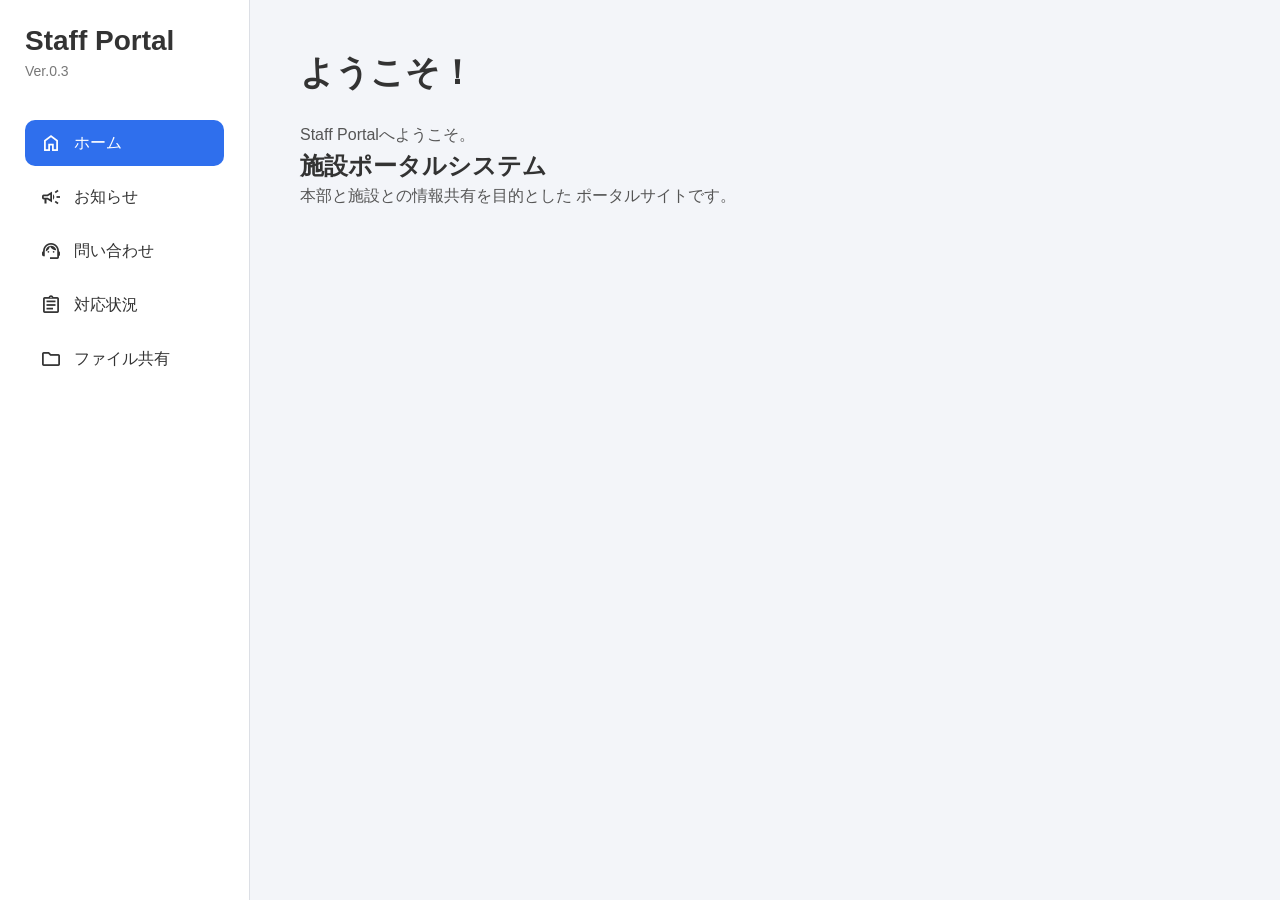
==== index.html @ 19394e47 "Update index.html" ====
<!DOCTYPE html>
<html lang="ja">

<head>

    <meta charset="UTF-8">

    <meta name="viewport"
          content="width=device-width, initial-scale=1.0">

    <title>Staff Portal</title>

    <!-- Google Icons -->

    <link rel="preconnect"
          href="https://fonts.googleapis.com">

    <link rel="preconnect"
          href="https://fonts.gstatic.com"
          crossorigin>

    <link href="https://fonts.googleapis.com/css2?family=Material+Symbols+Outlined"
          rel="stylesheet">

    <!-- CSS -->

    <link rel="stylesheet"
          href="css/style.css">

</head>

<body>

<div class="layout">

    <!-- サイドバー -->

    <aside class="sidebar">

        <div class="logo">

            <h2>Staff Portal</h2>

            <span>Ver.0.3</span>

        </div>

        <nav>

            <a href="#" class="active">

                <span class="material-symbols-outlined">
                    home
                </span>

                <span>ホーム</span>

            </a>

            <a href="#">

                <span class="material-symbols-outlined">
                    campaign
                </span>

                <span>お知らせ</span>

            </a>

            <a href="#">

                <span class="material-symbols-outlined">
                    support_agent
                </span>

                <span>問い合わせ</span>

            </a>

            <a href="#">

                <span class="material-symbols-outlined">
                    assignment
                </span>

                <span>対応状況</span>

            </a>

            <a href="#">

                <span class="material-symbols-outlined">
                    folder
                </span>

                <span>ファイル共有</span>

            </a>

        </nav>

    </aside>

    <!-- メイン -->

    <main class="content">

        <h1>ようこそ！</h1>

        <p>

            Staff Portalへようこそ。

        </p>

        <div class="welcome-card">

            <h2>施設ポータルシステム</h2>

            <p>

                本部と施設との情報共有を目的とした
                ポータルサイトです。

            </p>

        </div>

    </main>

</div>

<script src="js/app.js"></script>

</body>

</html>
---- css/style.css ----
/* =====================================================
   Staff Portal
   Version 0.2
===================================================== */

/* ---------- リセット ---------- */

* {
    margin: 0;
    padding: 0;
    box-sizing: border-box;
}

/* ---------- 全体 ---------- */

body {
    font-family: "Yu Gothic UI", "Meiryo", sans-serif;
    background: #f3f5f9;
    color: #333;
}

/* ---------- レイアウト ---------- */

.layout {
    display: flex;
    min-height: 100vh;
}

/* ---------- サイドバー ---------- */

.sidebar {

    width: 250px;

    background: #ffffff;

    border-right: 1px solid #dcdfe5;

    padding: 25px;

    display: flex;

    flex-direction: column;

}

/* ---------- ロゴ ---------- */

.logo {

    margin-bottom: 40px;

}

.logo h2 {

    font-size: 28px;

    margin-bottom: 5px;

}

.logo span {

    color: #777;

    font-size: 14px;

}

/* ---------- メニュー ---------- */

.sidebar nav {

    display: flex;

    flex-direction: column;

    gap: 8px;

}

.sidebar nav a {

    display: flex;

    align-items: center;

    gap: 12px;

    padding: 12px 15px;

    color: #333;

    text-decoration: none;

    border-radius: 10px;

    transition: 0.2s;

}

.sidebar nav a:hover {

    background: #edf2ff;

}

.sidebar nav a.active {

    background: #2f6fed;

    color: white;

}

/* ---------- Material Icons ---------- */

.material-symbols-outlined {

    font-size: 22px;

    user-select: none;

}

/* ---------- メイン ---------- */

.content {

    flex: 1;

    padding: 50px;

}

.content h1 {

    font-size: 34px;

    margin-bottom: 25px;

}

.content p {

    line-height: 1.8;

    color: #555;

}

/* ---------- スマホ ---------- */

@media (max-width: 768px) {

    .layout {

        flex-direction: column;

    }

    .sidebar {

        width: 100%;

        border-right: none;

        border-bottom: 1px solid #ddd;

    }

    .content {

        padding: 25px;

    }

}
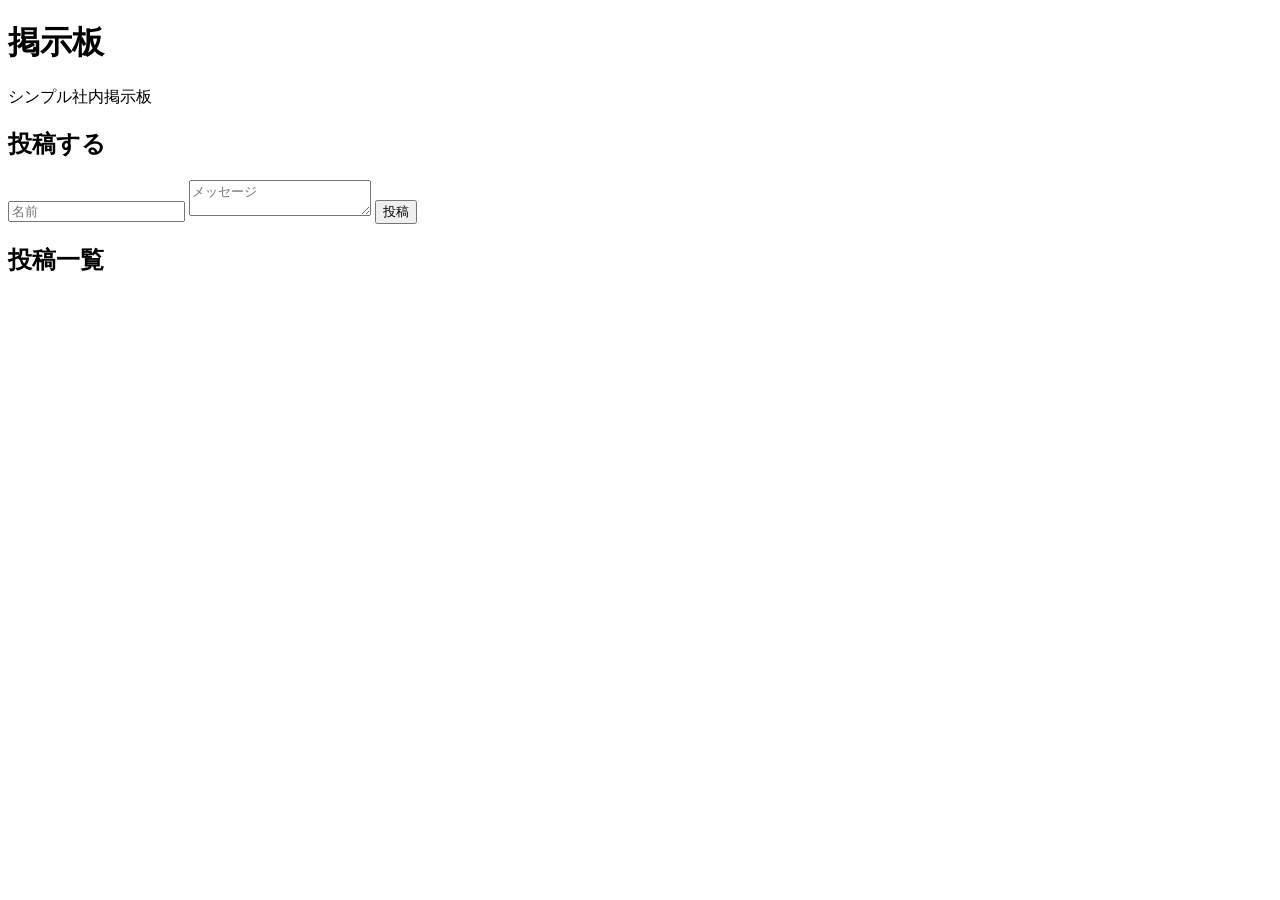
==== commit 2f48894c: "Refactor index.html for bulletin board system" ====
--- a/index.html
+++ b/index.html
@@ -1,137 +1,74 @@
 <!DOCTYPE html>
 <html lang="ja">
-
 <head>
-
-    <meta charset="UTF-8">
-
-    <meta name="viewport"
-          content="width=device-width, initial-scale=1.0">
-
-    <title>Staff Portal</title>
-
-    <!-- Google Icons -->
-
-    <link rel="preconnect"
-          href="https://fonts.googleapis.com">
-
-    <link rel="preconnect"
-          href="https://fonts.gstatic.com"
-          crossorigin>
-
-    <link href="https://fonts.googleapis.com/css2?family=Material+Symbols+Outlined"
-          rel="stylesheet">
-
-    <!-- CSS -->
-
-    <link rel="stylesheet"
-          href="css/style.css">
-
+  <meta charset="UTF-8" />
+  <meta name="viewport" content="width=device-width, initial-scale=1.0"/>
+  <title>掲示板システム</title>
+  <link rel="stylesheet" href="style.css">
 </head>
 
 <body>
+  <header class="header">
+    <h1>掲示板</h1>
+    <p class="sub">シンプル社内掲示板</p>
+  </header>
 
-<div class="layout">
+  <main class="container">
 
-    <!-- サイドバー -->
+    <!-- 投稿フォーム -->
+    <section class="post-form">
+      <h2>投稿する</h2>
 
-    <aside class="sidebar">
+      <input type="text" id="name" placeholder="名前">
+      <textarea id="message" placeholder="メッセージ"></textarea>
 
-        <div class="logo">
+      <button onclick="postMessage()">投稿</button>
+    </section>
 
-            <h2>Staff Portal</h2>
+    <!-- 投稿一覧 -->
+    <section class="posts">
+      <h2>投稿一覧</h2>
+      <div id="postList"></div>
+    </section>
 
-            <span>Ver.0.3</span>
+  </main>
 
+  <script>
+    // とりあえずローカル保存版（後でAPI化できる）
+    function postMessage() {
+      const name = document.getElementById("name").value || "名無し";
+      const message = document.getElementById("message").value;
+
+      if (!message) return;
+
+      const post = {
+        name,
+        message,
+        time: new Date().toLocaleString()
+      };
+
+      let posts = JSON.parse(localStorage.getItem("posts") || "[]");
+      posts.unshift(post);
+      localStorage.setItem("posts", JSON.stringify(posts));
+
+      renderPosts();
+      document.getElementById("message").value = "";
+    }
+
+    function renderPosts() {
+      const postList = document.getElementById("postList");
+      const posts = JSON.parse(localStorage.getItem("posts") || "[]");
+
+      postList.innerHTML = posts.map(p => `
+        <div class="post">
+          <div class="meta">${p.name} / ${p.time}</div>
+          <div class="text">${p.message}</div>
         </div>
+      `).join("");
+    }
 
-        <nav>
-
-            <a href="#" class="active">
-
-                <span class="material-symbols-outlined">
-                    home
-                </span>
-
-                <span>ホーム</span>
-
-            </a>
-
-            <a href="#">
-
-                <span class="material-symbols-outlined">
-                    campaign
-                </span>
-
-                <span>お知らせ</span>
-
-            </a>
-
-            <a href="#">
-
-                <span class="material-symbols-outlined">
-                    support_agent
-                </span>
-
-                <span>問い合わせ</span>
-
-            </a>
-
-            <a href="#">
-
-                <span class="material-symbols-outlined">
-                    assignment
-                </span>
-
-                <span>対応状況</span>
-
-            </a>
-
-            <a href="#">
-
-                <span class="material-symbols-outlined">
-                    folder
-                </span>
-
-                <span>ファイル共有</span>
-
-            </a>
-
-        </nav>
-
-    </aside>
-
-    <!-- メイン -->
-
-    <main class="content">
-
-        <h1>ようこそ！</h1>
-
-        <p>
-
-            Staff Portalへようこそ。
-
-        </p>
-
-        <div class="welcome-card">
-
-            <h2>施設ポータルシステム</h2>
-
-            <p>
-
-                本部と施設との情報共有を目的とした
-                ポータルサイトです。
-
-            </p>
-
-        </div>
-
-    </main>
-
-</div>
-
-<script src="js/app.js"></script>
+    renderPosts();
+  </script>
 
 </body>
-
 </html>
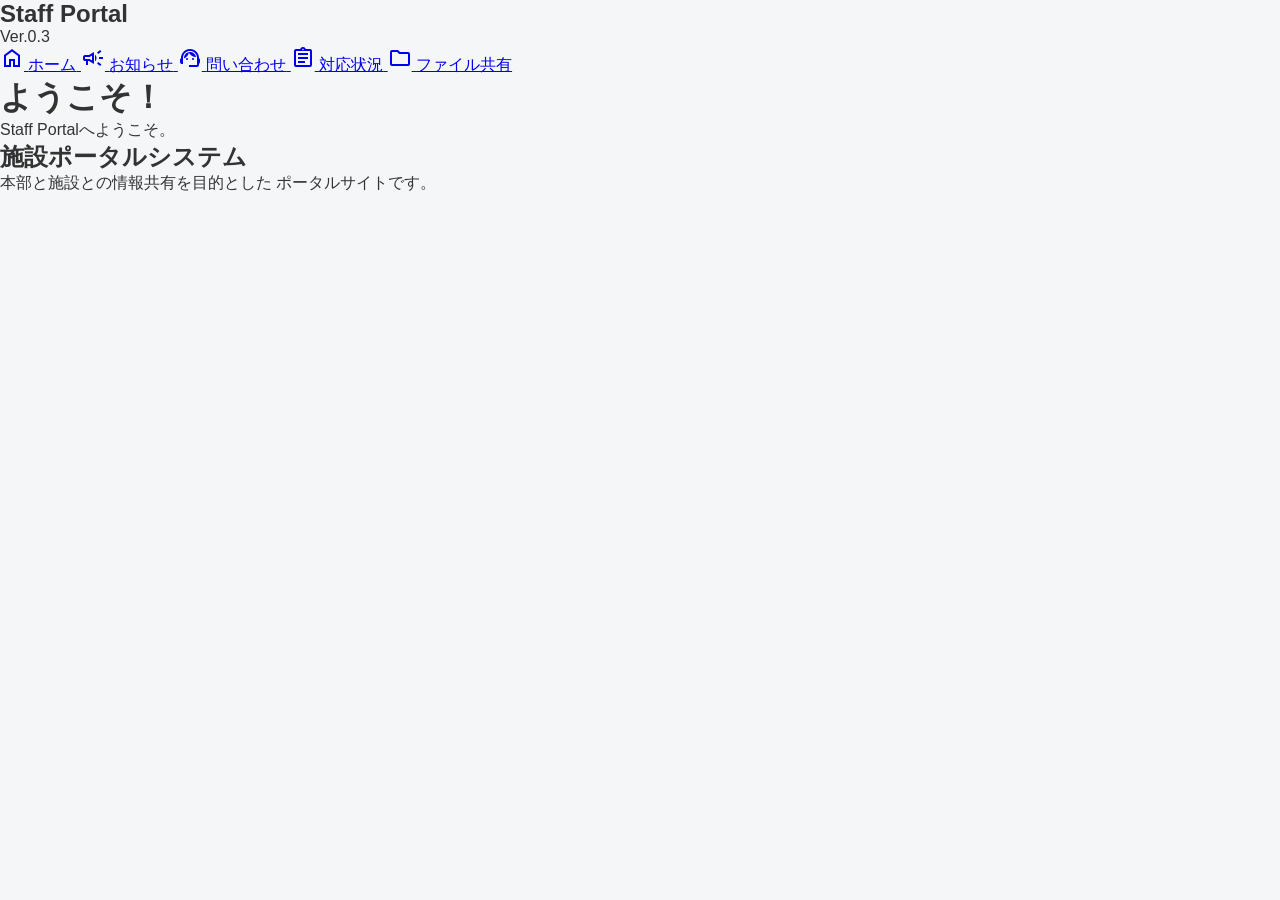
==== commit c30adf5a: "Update index.html" ====
--- a/index.html
+++ b/index.html
@@ -1,74 +1,137 @@
 <!DOCTYPE html>
 <html lang="ja">
+
 <head>
-  <meta charset="UTF-8" />
-  <meta name="viewport" content="width=device-width, initial-scale=1.0"/>
-  <title>掲示板システム</title>
-  <link rel="stylesheet" href="style.css">
+
+    <meta charset="UTF-8">
+
+    <meta name="viewport"
+          content="width=device-width, initial-scale=1.0">
+
+    <title>Staff Portal</title>
+
+    <!-- Google Icons -->
+
+    <link rel="preconnect"
+          href="https://fonts.googleapis.com">
+
+    <link rel="preconnect"
+          href="https://fonts.gstatic.com"
+          crossorigin>
+
+    <link href="https://fonts.googleapis.com/css2?family=Material+Symbols+Outlined"
+          rel="stylesheet">
+
+    <!-- CSS -->
+
+    <link rel="stylesheet"
+          href="css/style.css">
+
 </head>
 
 <body>
-  <header class="header">
-    <h1>掲示板</h1>
-    <p class="sub">シンプル社内掲示板</p>
-  </header>
 
-  <main class="container">
+<div class="layout">
 
-    <!-- 投稿フォーム -->
-    <section class="post-form">
-      <h2>投稿する</h2>
+    <!-- サイドバー -->
 
-      <input type="text" id="name" placeholder="名前">
-      <textarea id="message" placeholder="メッセージ"></textarea>
+    <aside class="sidebar">
 
-      <button onclick="postMessage()">投稿</button>
-    </section>
+        <div class="logo">
 
-    <!-- 投稿一覧 -->
-    <section class="posts">
-      <h2>投稿一覧</h2>
-      <div id="postList"></div>
-    </section>
+            <h2>Staff Portal</h2>
 
-  </main>
+            <span>Ver.0.3</span>
 
-  <script>
-    // とりあえずローカル保存版（後でAPI化できる）
-    function postMessage() {
-      const name = document.getElementById("name").value || "名無し";
-      const message = document.getElementById("message").value;
+        </div>
 
-      if (!message) return;
+        <nav>
 
-      const post = {
-        name,
-        message,
-        time: new Date().toLocaleString()
-      };
+            <a href="#" class="active">
 
-      let posts = JSON.parse(localStorage.getItem("posts") || "[]");
-      posts.unshift(post);
-      localStorage.setItem("posts", JSON.stringify(posts));
+                <span class="material-symbols-outlined">
+                    home
+                </span>
 
-      renderPosts();
-      document.getElementById("message").value = "";
-    }
+                <span>ホーム</span>
 
-    function renderPosts() {
-      const postList = document.getElementById("postList");
-      const posts = JSON.parse(localStorage.getItem("posts") || "[]");
+            </a>
 
-      postList.innerHTML = posts.map(p => `
-        <div class="post">
-          <div class="meta">${p.name} / ${p.time}</div>
-          <div class="text">${p.message}</div>
+            <a href="#">
+
+                <span class="material-symbols-outlined">
+                    campaign
+                </span>
+
+                <span>お知らせ</span>
+
+            </a>
+
+            <a href="#">
+
+                <span class="material-symbols-outlined">
+                    support_agent
+                </span>
+
+                <span>問い合わせ</span>
+
+            </a>
+
+            <a href="#">
+
+                <span class="material-symbols-outlined">
+                    assignment
+                </span>
+
+                <span>対応状況</span>
+
+            </a>
+
+            <a href="#">
+
+                <span class="material-symbols-outlined">
+                    folder
+                </span>
+
+                <span>ファイル共有</span>
+
+            </a>
+
+        </nav>
+
+    </aside>
+
+    <!-- メイン -->
+
+    <main class="content">
+
+        <h1>ようこそ！</h1>
+
+        <p>
+
+            Staff Portalへようこそ。
+
+        </p>
+
+        <div class="welcome-card">
+
+            <h2>施設ポータルシステム</h2>
+
+            <p>
+
+                本部と施設との情報共有を目的とした
+                ポータルサイトです。
+
+            </p>
+
         </div>
-      `).join("");
-    }
 
-    renderPosts();
-  </script>
+    </main>
+
+</div>
+
+<script src="js/app.js"></script>
 
 </body>
+
 </html>
--- a/css/style.css
+++ b/css/style.css
@@ -0,0 +1,95 @@
+* {
+  margin: 0;
+  padding: 0;
+  box-sizing: border-box;
+  font-family: "Segoe UI", "Hiragino Kaku Gothic ProN", sans-serif;
+}
+
+body {
+  background: #f4f6f8;
+  color: #333;
+}
+
+.header {
+  background: #2c3e50;
+  color: #fff;
+  padding: 20px;
+  text-align: center;
+}
+
+.header h1 {
+  font-size: 24px;
+}
+
+.sub {
+  font-size: 12px;
+  opacity: 0.8;
+}
+
+.container {
+  max-width: 900px;
+  margin: 20px auto;
+  padding: 0 15px;
+}
+
+section {
+  background: #fff;
+  padding: 15px;
+  margin-bottom: 15px;
+  border-radius: 8px;
+  box-shadow: 0 2px 5px rgba(0,0,0,0.05);
+}
+
+.post-form input,
+.post-form textarea {
+  width: 100%;
+  margin-top: 10px;
+  margin-bottom: 10px;
+  padding: 10px;
+  border: 1px solid #ddd;
+  border-radius: 6px;
+  font-size: 14px;
+}
+
+.post-form textarea {
+  height: 100px;
+  resize: vertical;
+}
+
+.post-form button {
+  background: #3498db;
+  color: #fff;
+  border: none;
+  padding: 10px 15px;
+  border-radius: 6px;
+  cursor: pointer;
+}
+
+.post-form button:hover {
+  background: #2980b9;
+}
+
+.posts h2 {
+  margin-bottom: 10px;
+}
+
+.post {
+  border-bottom: 1px solid #eee;
+  padding: 10px 0;
+}
+
+.post:last-child {
+  border-bottom: none;
+}
+
+.meta {
+  font-size: 12px;
+  color: #888;
+  margin-bottom: 5px;
+}
+
+.text {
+  white-space: pre-wrap;
+  font-size: 14px;
+  line-height: 1.4;
+}
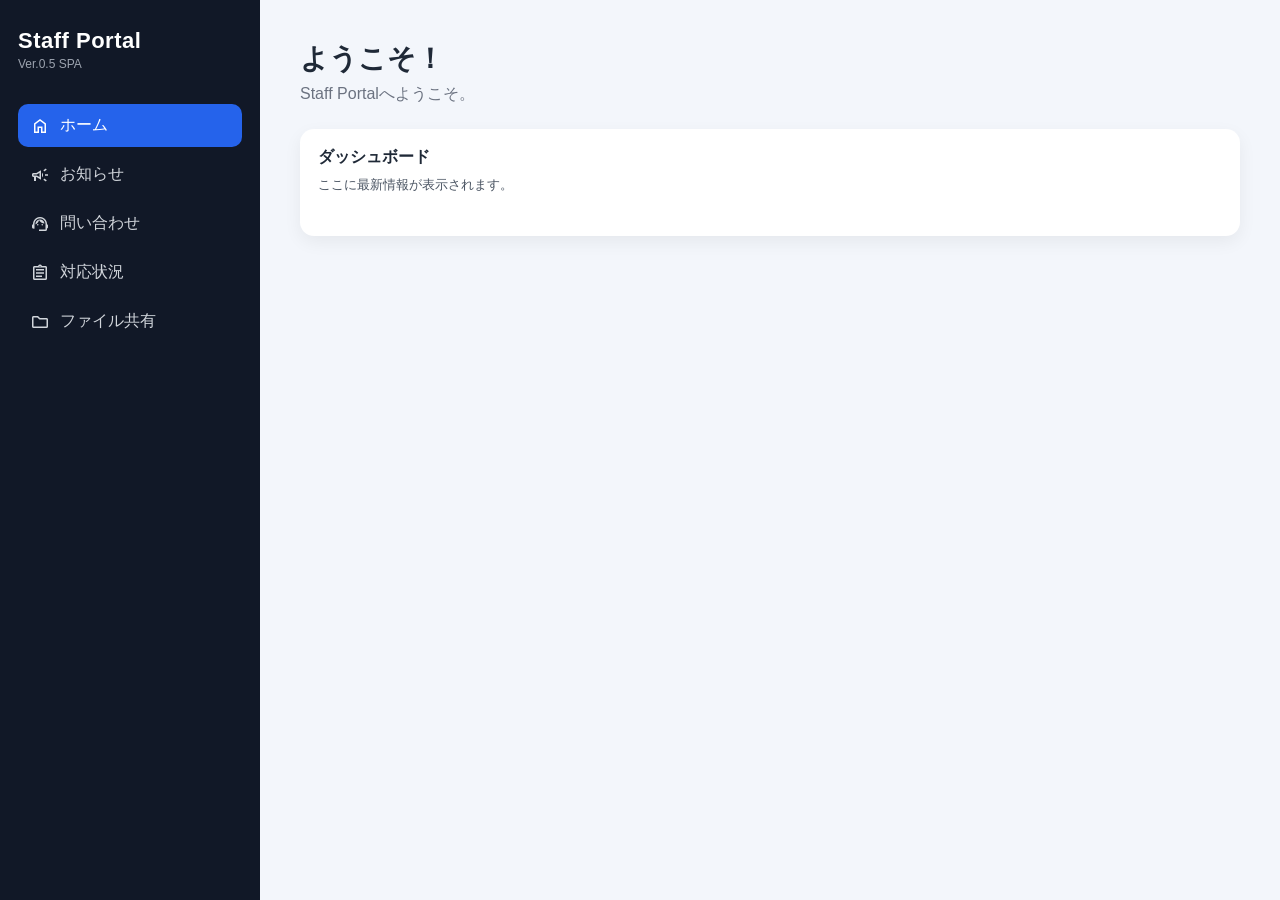
==== commit 7e8f56c9: "Update index.html" ====
--- a/index.html
+++ b/index.html
@@ -3,29 +3,19 @@
 
 <head>
 
-    <meta charset="UTF-8">
+  <meta charset="UTF-8">
+  <meta name="viewport" content="width=device-width, initial-scale=1.0">
 
-    <meta name="viewport"
-          content="width=device-width, initial-scale=1.0">
+  <title>Staff Portal</title>
 
-    <title>Staff Portal</title>
+  <!-- Google Icons -->
+  <link rel="preconnect" href="https://fonts.googleapis.com">
+  <link rel="preconnect" href="https://fonts.gstatic.com" crossorigin>
 
-    <!-- Google Icons -->
+  <link href="https://fonts.googleapis.com/css2?family=Material+Symbols+Outlined" rel="stylesheet">
 
-    <link rel="preconnect"
-          href="https://fonts.googleapis.com">
-
-    <link rel="preconnect"
-          href="https://fonts.gstatic.com"
-          crossorigin>
-
-    <link href="https://fonts.googleapis.com/css2?family=Material+Symbols+Outlined"
-          rel="stylesheet">
-
-    <!-- CSS -->
-
-    <link rel="stylesheet"
-          href="css/style.css">
+  <!-- CSS -->
+  <link rel="stylesheet" href="css/style.css">
 
 </head>
 
@@ -33,103 +23,56 @@
 
 <div class="layout">
 
-    <!-- サイドバー -->
+  <!-- サイドバー -->
+  <aside class="sidebar">
 
-    <aside class="sidebar">
+    <div class="logo">
+      <h2>Staff Portal</h2>
+      <span>Ver.0.5 SPA</span>
+    </div>
 
-        <div class="logo">
+    <nav>
 
-            <h2>Staff Portal</h2>
+      <!-- SPAなので全部 hashリンク -->
+      <a href="#home" class="active">
+        <span class="material-symbols-outlined">home</span>
+        <span>ホーム</span>
+      </a>
 
-            <span>Ver.0.3</span>
+      <a href="#notices">
+        <span class="material-symbols-outlined">campaign</span>
+        <span>お知らせ</span>
+      </a>
 
-        </div>
+      <a href="#support">
+        <span class="material-symbols-outlined">support_agent</span>
+        <span>問い合わせ</span>
+      </a>
 
-        <nav>
+      <a href="#status">
+        <span class="material-symbols-outlined">assignment</span>
+        <span>対応状況</span>
+      </a>
 
-            <a href="#" class="active">
+      <a href="#files">
+        <span class="material-symbols-outlined">folder</span>
+        <span>ファイル共有</span>
+      </a>
 
-                <span class="material-symbols-outlined">
-                    home
-                </span>
+    </nav>
 
-                <span>ホーム</span>
+  </aside>
 
-            </a>
-
-            <a href="#">
-
-                <span class="material-symbols-outlined">
-                    campaign
-                </span>
-
-                <span>お知らせ</span>
-
-            </a>
-
-            <a href="#">
-
-                <span class="material-symbols-outlined">
-                    support_agent
-                </span>
-
-                <span>問い合わせ</span>
-
-            </a>
-
-            <a href="#">
-
-                <span class="material-symbols-outlined">
-                    assignment
-                </span>
-
-                <span>対応状況</span>
-
-            </a>
-
-            <a href="#">
-
-                <span class="material-symbols-outlined">
-                    folder
-                </span>
-
-                <span>ファイル共有</span>
-
-            </a>
-
-        </nav>
-
-    </aside>
-
-    <!-- メイン -->
-
-    <main class="content">
-
-        <h1>ようこそ！</h1>
-
-        <p>
-
-            Staff Portalへようこそ。
-
-        </p>
-
-        <div class="welcome-card">
-
-            <h2>施設ポータルシステム</h2>
-
-            <p>
-
-                本部と施設との情報共有を目的とした
-                ポータルサイトです。
-
-            </p>
-
-        </div>
-
-    </main>
+  <!-- メイン（JSで全部ここ書き換え） -->
+  <main class="content">
+    <!-- 初期表示（JSで上書きされる） -->
+    <h1>読み込み中...</h1>
+    <p>しばらくお待ちください</p>
+  </main>
 
 </div>
 
+<!-- SPA本体 -->
 <script src="js/app.js"></script>
 
 </body>
--- a/css/style.css
+++ b/css/style.css
@@ -1,95 +1,252 @@
+
+/* =====================================================
+   Staff Portal UI Upgrade
+   Ver 0.4 (Dashboard Style)
+===================================================== */
+
+/* ---------- Reset ---------- */
+
 * {
-  margin: 0;
-  padding: 0;
-  box-sizing: border-box;
-  font-family: "Segoe UI", "Hiragino Kaku Gothic ProN", sans-serif;
-}
+    margin: 0;
+    padding: 0;
+    box-sizing: border-box;
+    font-family: "Yu Gothic UI", "Meiryo", sans-serif;
+}
+
+/* ---------- Base ---------- */
 
 body {
-  background: #f4f6f8;
-  color: #333;
-}
-
-.header {
-  background: #2c3e50;
-  color: #fff;
-  padding: 20px;
-  text-align: center;
-}
-
-.header h1 {
-  font-size: 24px;
-}
-
-.sub {
-  font-size: 12px;
-  opacity: 0.8;
-}
-
-.container {
-  max-width: 900px;
-  margin: 20px auto;
-  padding: 0 15px;
-}
-
-section {
-  background: #fff;
-  padding: 15px;
-  margin-bottom: 15px;
-  border-radius: 8px;
-  box-shadow: 0 2px 5px rgba(0,0,0,0.05);
-}
-
-.post-form input,
-.post-form textarea {
-  width: 100%;
-  margin-top: 10px;
-  margin-bottom: 10px;
-  padding: 10px;
-  border: 1px solid #ddd;
-  border-radius: 6px;
-  font-size: 14px;
-}
-
-.post-form textarea {
-  height: 100px;
-  resize: vertical;
-}
-
-.post-form button {
-  background: #3498db;
-  color: #fff;
-  border: none;
-  padding: 10px 15px;
-  border-radius: 6px;
-  cursor: pointer;
-}
-
-.post-form button:hover {
-  background: #2980b9;
-}
-
-.posts h2 {
-  margin-bottom: 10px;
-}
-
-.post {
-  border-bottom: 1px solid #eee;
-  padding: 10px 0;
-}
-
-.post:last-child {
-  border-bottom: none;
-}
-
-.meta {
-  font-size: 12px;
-  color: #888;
-  margin-bottom: 5px;
-}
-
-.text {
-  white-space: pre-wrap;
-  font-size: 14px;
-  line-height: 1.4;
-}
+    background: #f3f6fb;
+    color: #1f2937;
+}
+
+/* ---------- Layout ---------- */
+
+.layout {
+    display: flex;
+    min-height: 100vh;
+}
+
+/* ---------- Sidebar ---------- */
+
+.sidebar {
+    width: 260px;
+    background: #111827;
+    color: #fff;
+    padding: 28px 18px;
+}
+
+.logo {
+    margin-bottom: 32px;
+}
+
+.logo h2 {
+    font-size: 22px;
+    letter-spacing: 0.5px;
+}
+
+.logo span {
+    font-size: 12px;
+    color: #9ca3af;
+}
+
+/* nav */
+
+.sidebar nav {
+    display: flex;
+    flex-direction: column;
+    gap: 6px;
+}
+
+.sidebar nav a {
+    display: flex;
+    align-items: center;
+    gap: 10px;
+
+    padding: 11px 12px;
+    border-radius: 10px;
+
+    color: #d1d5db;
+    text-decoration: none;
+
+    transition: 0.2s;
+}
+
+.sidebar nav a:hover {
+    background: #1f2937;
+    color: #fff;
+}
+
+.sidebar nav a.active {
+    background: #2563eb;
+    color: #fff;
+}
+
+/* icon */
+
+.material-symbols-outlined {
+    font-size: 20px;
+}
+
+/* ---------- Content ---------- */
+
+.content {
+    flex: 1;
+    padding: 40px;
+}
+
+/* titles */
+
+.content h1 {
+    font-size: 28px;
+    margin-bottom: 6px;
+}
+
+.content p {
+    color: #6b7280;
+    margin-bottom: 24px;
+}
+
+/* ---------- Grid ---------- */
+
+.notice-grid {
+    display: grid;
+    grid-template-columns: repeat(auto-fit, minmax(260px, 1fr));
+    gap: 16px;
+}
+
+/* ---------- Card ---------- */
+
+.notice-card {
+    background: #fff;
+    border-radius: 14px;
+    padding: 18px;
+
+    box-shadow: 0 6px 18px rgba(0,0,0,0.06);
+
+    transition: 0.2s;
+}
+
+.notice-card:hover {
+    transform: translateY(-2px);
+    box-shadow: 0 10px 25px rgba(0,0,0,0.08);
+}
+
+.notice-card h3 {
+    font-size: 16px;
+    margin-bottom: 8px;
+}
+
+.notice-card p {
+    font-size: 13px;
+    color: #4b5563;
+}
+
+/* ---------- Status Colors ---------- */
+
+.notice-card.high {
+    border-left: 4px solid #ef4444;
+}
+
+.notice-card.medium {
+    border-left: 4px solid #f59e0b;
+}
+
+.notice-card.low {
+    border-left: 4px solid #10b981;
+}
+
+/* ---------- Badge ---------- */
+
+.badge {
+    font-size: 11px;
+    padding: 3px 8px;
+    border-radius: 999px;
+    display: inline-block;
+    margin-left: auto;
+}
+
+.badge.high {
+    background: #fee2e2;
+    color: #b91c1c;
+}
+
+.badge.medium {
+    background: #fef3c7;
+    color: #92400e;
+}
+
+.badge.low {
+    background: #d1fae5;
+    color: #065f46;
+}
+
+/* ---------- Card header ---------- */
+
+.notice-header {
+    display: flex;
+    align-items: center;
+    justify-content: space-between;
+    margin-bottom: 10px;
+}
+
+/* ---------- Time ---------- */
+
+.notice-time {
+    margin-top: 10px;
+    font-size: 11px;
+    color: #9ca3af;
+}
+
+/* ---------- Form系 ---------- */
+
+input, textarea {
+    width: 100%;
+    padding: 10px 12px;
+    margin-top: 8px;
+    margin-bottom: 10px;
+
+    border: 1px solid #e5e7eb;
+    border-radius: 10px;
+
+    font-size: 14px;
+    outline: none;
+}
+
+input:focus, textarea:focus {
+    border-color: #2563eb;
+    box-shadow: 0 0 0 3px rgba(37,99,235,0.15);
+}
+
+button {
+    background: #2563eb;
+    color: white;
+    border: none;
+
+    padding: 10px 14px;
+    border-radius: 10px;
+
+    cursor: pointer;
+    transition: 0.2s;
+}
+
+button:hover {
+    background: #1d4ed8;
+}
+
+/* ---------- Mobile ---------- */
+
+@media (max-width: 768px) {
+
+    .layout {
+        flex-direction: column;
+    }
+
+    .sidebar {
+        width: 100%;
+    }
+
+    .content {
+        padding: 20px;
+    }
+}
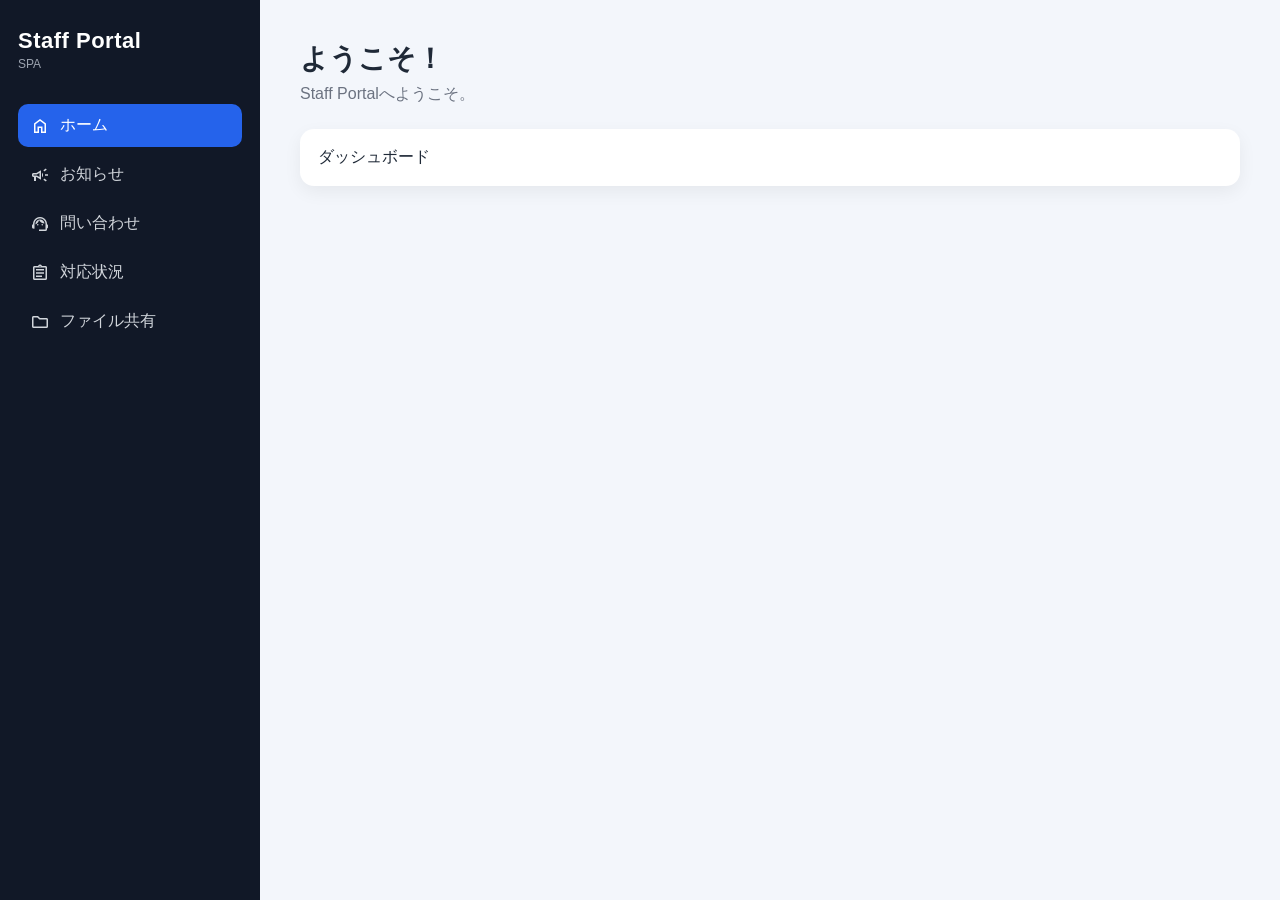
==== commit d1b4e8da: "Update index.html" ====
--- a/index.html
+++ b/index.html
@@ -2,79 +2,56 @@
 <html lang="ja">
 
 <head>
-
   <meta charset="UTF-8">
   <meta name="viewport" content="width=device-width, initial-scale=1.0">
-
   <title>Staff Portal</title>
 
-  <!-- Google Icons -->
-  <link rel="preconnect" href="https://fonts.googleapis.com">
-  <link rel="preconnect" href="https://fonts.gstatic.com" crossorigin>
-
   <link href="https://fonts.googleapis.com/css2?family=Material+Symbols+Outlined" rel="stylesheet">
-
-  <!-- CSS -->
   <link rel="stylesheet" href="css/style.css">
-
 </head>
 
 <body>
 
 <div class="layout">
 
-  <!-- サイドバー -->
   <aside class="sidebar">
 
     <div class="logo">
       <h2>Staff Portal</h2>
-      <span>Ver.0.5 SPA</span>
+      <span>SPA</span>
     </div>
 
     <nav>
-
-      <!-- SPAなので全部 hashリンク -->
       <a href="#home" class="active">
-        <span class="material-symbols-outlined">home</span>
-        <span>ホーム</span>
+        <span class="material-symbols-outlined">home</span>ホーム
       </a>
 
       <a href="#notices">
-        <span class="material-symbols-outlined">campaign</span>
-        <span>お知らせ</span>
+        <span class="material-symbols-outlined">campaign</span>お知らせ
       </a>
 
       <a href="#support">
-        <span class="material-symbols-outlined">support_agent</span>
-        <span>問い合わせ</span>
+        <span class="material-symbols-outlined">support_agent</span>問い合わせ
       </a>
 
       <a href="#status">
-        <span class="material-symbols-outlined">assignment</span>
-        <span>対応状況</span>
+        <span class="material-symbols-outlined">assignment</span>対応状況
       </a>
 
       <a href="#files">
-        <span class="material-symbols-outlined">folder</span>
-        <span>ファイル共有</span>
+        <span class="material-symbols-outlined">folder</span>ファイル共有
       </a>
-
     </nav>
 
   </aside>
 
-  <!-- メイン（JSで全部ここ書き換え） -->
   <main class="content">
-    <!-- 初期表示（JSで上書きされる） -->
     <h1>読み込み中...</h1>
-    <p>しばらくお待ちください</p>
   </main>
 
 </div>
 
-<!-- SPA本体 -->
 <script src="js/app.js"></script>
 
 </body>
-
 </html>
--- a/css/style.css
+++ b/css/style.css
@@ -250,3 +250,25 @@
         padding: 20px;
     }
 }
+
+/* =====================================================
+   SPA Transition FX
+===================================================== */
+
+/* コンテンツ切替アニメ */
+.content {
+    opacity: 1;
+    transition: opacity 0.18s ease, transform 0.18s ease;
+}
+
+/* フェードアウト */
+.content.is-leaving {
+    opacity: 0;
+    transform: translateY(6px);
+}
+
+/* フェードイン準備 */
+.content.is-entering {
+    opacity: 0;
+    transform: translateY(-6px);
+}
